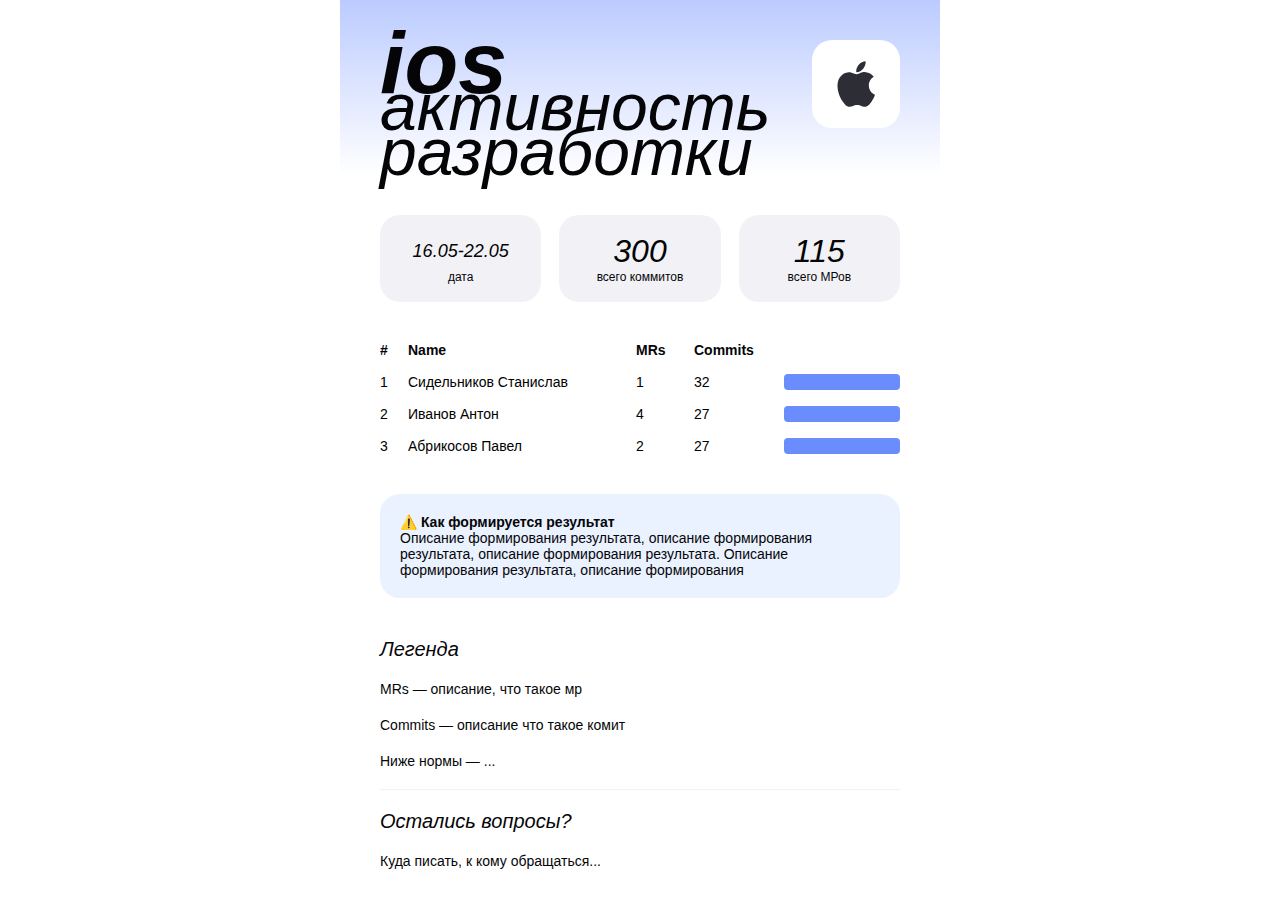
==== index.html @ 1b7ca51d "Initial commit" ====
<!DOCTYPE html>
<html lang="en">

<head>
  <meta charset="UTF-8">
  <meta http-equiv="X-UA-Compatible" content="IE=edge">
  <meta name="viewport" content="width=device-width, initial-scale=1.0">

  <link rel="stylesheet" href="style.css" type="text/css" />

  <title>IOS активность разработки</title>
</head>

<body>
  <div class="container">
    <header class="header">
      <h1 class="header__primaryHeading">ios</h1>
      <h2 class="header__secondaryHeading">активность разработки</h2>
      <div class="header__logoContainer">
        <img src="./assets/ios-logo.svg" alt="Logo">
      </div>
    </header>

    <main class="main">
      <ul class="reportDetails">
        <li class="detail">
          <time class="detail__date">16.05-22.05</time>
          <span class="detail__description">дата</span>
        </li>

        <li class="detail">
          <span class="detail__content">300</span>
          <span class="detail__description">всего коммитов</span>
        </li>

        <li class="detail">
          <span class="detail__content">115</span>
          <span class="detail__description">всего МРов</span>
        </li>
      </ul>

      <ul class="statisticsTable">
        <li>
          <div class="statistic statistic--bold">
            <span class="statistic__item--alignLeft">#</span>
            <span class="statistic__item--alignLeft">Name</span>
            <span class="statistic__item--alignCenter">MRs</span>
            <span class="statistic__item--alignCenter">Commits</span>
            <span class="statistic__item--alignCenter"></span>
          </div>
        </li>

        <li>
          <div class="statistic">
            <span class="statistic__item--alignLeft">1</span>
            <span class="statistic__item--alignLeft">Сидельников Станислав</span>
            <span class="statistic__item--alignCenter">1</span>
            <span class="statistic__item--alignCenter">32</span>
            <span class="statistic__progressBar"></span>
          </div>
        </li>

        <li>
          <div class="statistic">
            <span class="statistic__item--alignLeft">2</span>
            <span class="statistic__item--alignLeft">Иванов Антон</span>
            <span class="statistic__item--alignCenter">4</span>
            <span class="statistic__item--alignCenter">27</span>
            <span class="statistic__progressBar"></span>
          </div>
        </li>

        <li>
          <div class="statistic">
            <span class="statistic__item--alignLeft">3</span>
            <span class="statistic__item--alignLeft">Абрикосов Павел </span>
            <span class="statistic__item--alignCenter">2</span>
            <span class="statistic__item--alignCenter">27</span>
            <span class="statistic__progressBar"></span>
          </div>
        </li>
      </ul>

      <article class="explanation">
        <h4 class="explanation__heading">⚠️ Как формируется результат
        </h4>
        <p class="explanation__text">Описание формирования результата, описание формирования результата, описание
          формирования результата.
          Описание формирования результата, описание формирования</p>
      </article>

      <article class="legend">
        <h3 class="legend__title">Легенда</h3>
        <p>MRs — описание, что такое мр</p>
        <p>Commits — описание что такое комит</p>
        <p>Ниже нормы — ...</p>
      </article>
    </main>

    <footer class="footer">
      <h3 class="footer__title">Остались вопросы?</h3>
      <p>Куда писать, к кому обращаться...</p>
    </footer>
  </div>

</body>

</html>
---- style.css ----
* {
  margin: 0;
  padding: 0;
  box-sizing: border-box;
}

body {
  background-color: #fff;
}

.container {
  max-width: 600px;
  margin: 0 auto;

  font-size: 14px;
  line-height: 16px;
  color: #050507;
}

.header {
  display: grid;
  padding: 40px 40px 0;
  grid-template-columns: 1fr min-content;
  grid-template-areas:
    'primaryHeading logo'
    'secondaryHeading logo';

  background: linear-gradient(180deg, #bbcbff 0%, rgba(255, 255, 255, 0) 100%);

  font-family: Halvar Breitschrift, sans-serif;
  font-size: 44px;
  font-style: italic;
  line-height: 45px;
}

.header__primaryHeading {
  grid-area: primaryHeading;

  font-weight: 700;
}

.header__secondaryHeading {
  grid-area: secondaryHeading;

  font-weight: 400;
}

.header__logoContainer {
  grid-area: logo;
  display: flex;
  justify-content: center;
  align-items: center;
  width: 88px;
  height: 88px;

  background-color: #fff;
  border-radius: 20px;
}

.main {
  display: flex;
  flex-direction: column;
  row-gap: 40px;
  padding: 40px 40px 20px;

  font-family: Helvetica, sans-serif;
}

.reportDetails {
  display: flex;
  column-gap: 18px;

  list-style: none;
}

.detail {
  display: flex;
  flex: 1;
  flex-direction: column;
  align-items: center;
  justify-content: space-between;
  padding: 18px 0;

  background: #f2f2f6;
  border-radius: 20px;
}

.detail__date {
  margin-top: 8px;

  font-size: 18px;
  font-style: italic;
  line-height: 21px;
}

.detail__content {
  font-size: 32px;
  font-style: italic;
  line-height: 37px;
}

.detail__description {
  font-size: 12px;
  line-height: 14px;
}

.statisticsTable {
  display: flex;
  flex-direction: column;
  row-gap: 16px;

  list-style: none;
}

.statistic {
  display: grid;
  column-gap: 8px;
  grid-template-columns: 20px 1fr 50px 82px 116px;

  color: #000000;
}

.statistic--bold {
  font-weight: 700;
  color: inherit;
}

.statistic__progressBar {
  height: 16px;
  background-color: #6b8cfc;
  border-radius: 4px;
}

.explanation {
  padding: 20px;
  background-color: #eaf1ff;
  border-radius: 20px;
}

.explanation__heading {
  font-size: 14px;
  line-height: 16px;
  vertical-align: text-bottom;
}

.explanation__exclamationIcon {
  display: inline-flex;
}

.legend {
  display: flex;
  flex-direction: column;
  row-gap: 20px;
}

.legend__title,
.footer__title {
  font-size: 20px;
  font-weight: 400;
  font-style: italic;
  line-height: 23px;
}

.footer {
  padding: 0 40px 40px;

  font-family: Helvetica, sans-serif;
}

.footer__title {
  margin-bottom: 20px;
  padding-top: 20px;

  border-top: 1px solid #f2f2f6;
}
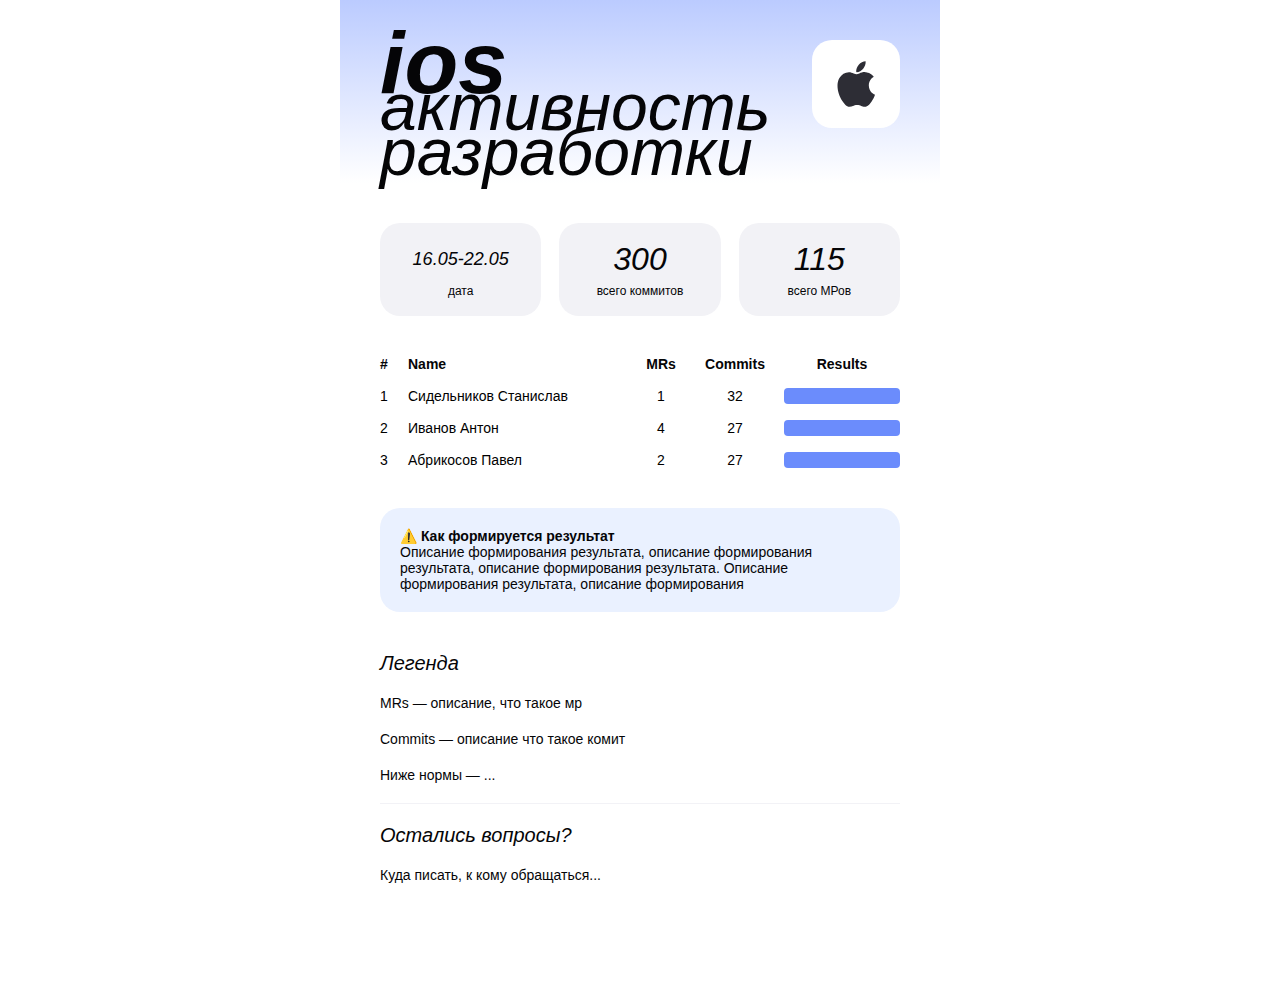
==== commit 12e33183: "Some improvements" ====
--- a/index.html
+++ b/index.html
@@ -42,18 +42,18 @@
       <ul class="statisticsTable">
         <li>
           <div class="statistic statistic--bold">
-            <span class="statistic__item--alignLeft">#</span>
-            <span class="statistic__item--alignLeft">Name</span>
+            <span>#</span>
+            <span>Name</span>
             <span class="statistic__item--alignCenter">MRs</span>
             <span class="statistic__item--alignCenter">Commits</span>
-            <span class="statistic__item--alignCenter"></span>
+            <span class="statistic__item--alignCenter">Results</span>
           </div>
         </li>
 
         <li>
           <div class="statistic">
-            <span class="statistic__item--alignLeft">1</span>
-            <span class="statistic__item--alignLeft">Сидельников Станислав</span>
+            <span>1</span>
+            <span>Сидельников Станислав</span>
             <span class="statistic__item--alignCenter">1</span>
             <span class="statistic__item--alignCenter">32</span>
             <span class="statistic__progressBar"></span>
@@ -62,8 +62,8 @@
 
         <li>
           <div class="statistic">
-            <span class="statistic__item--alignLeft">2</span>
-            <span class="statistic__item--alignLeft">Иванов Антон</span>
+            <span>2</span>
+            <span>Иванов Антон</span>
             <span class="statistic__item--alignCenter">4</span>
             <span class="statistic__item--alignCenter">27</span>
             <span class="statistic__progressBar"></span>
@@ -72,8 +72,8 @@
 
         <li>
           <div class="statistic">
-            <span class="statistic__item--alignLeft">3</span>
-            <span class="statistic__item--alignLeft">Абрикосов Павел </span>
+            <span>3</span>
+            <span>Абрикосов Павел </span>
             <span class="statistic__item--alignCenter">2</span>
             <span class="statistic__item--alignCenter">27</span>
             <span class="statistic__progressBar"></span>
@@ -84,7 +84,7 @@
       <article class="explanation">
         <h4 class="explanation__heading">⚠️ Как формируется результат
         </h4>
-        <p class="explanation__text">Описание формирования результата, описание формирования результата, описание
+        <p>Описание формирования результата, описание формирования результата, описание
           формирования результата.
           Описание формирования результата, описание формирования</p>
       </article>
--- a/style.css
+++ b/style.css
@@ -19,7 +19,7 @@
 
 .header {
   display: grid;
-  padding: 40px 40px 0;
+  padding: 40px 40px 8px;
   grid-template-columns: 1fr min-content;
   grid-template-areas:
     'primaryHeading logo'
@@ -94,6 +94,7 @@
 }
 
 .detail__content {
+  margin-bottom: 6px;
   font-size: 32px;
   font-style: italic;
   line-height: 37px;
@@ -123,6 +124,10 @@
 .statistic--bold {
   font-weight: 700;
   color: inherit;
+}
+
+.statistic__item--alignCenter {
+  text-align: center;
 }
 
 .statistic__progressBar {
@@ -162,7 +167,7 @@
 }
 
 .footer {
-  padding: 0 40px 40px;
+  padding: 0 40px 100px;
 
   font-family: Helvetica, sans-serif;
 }
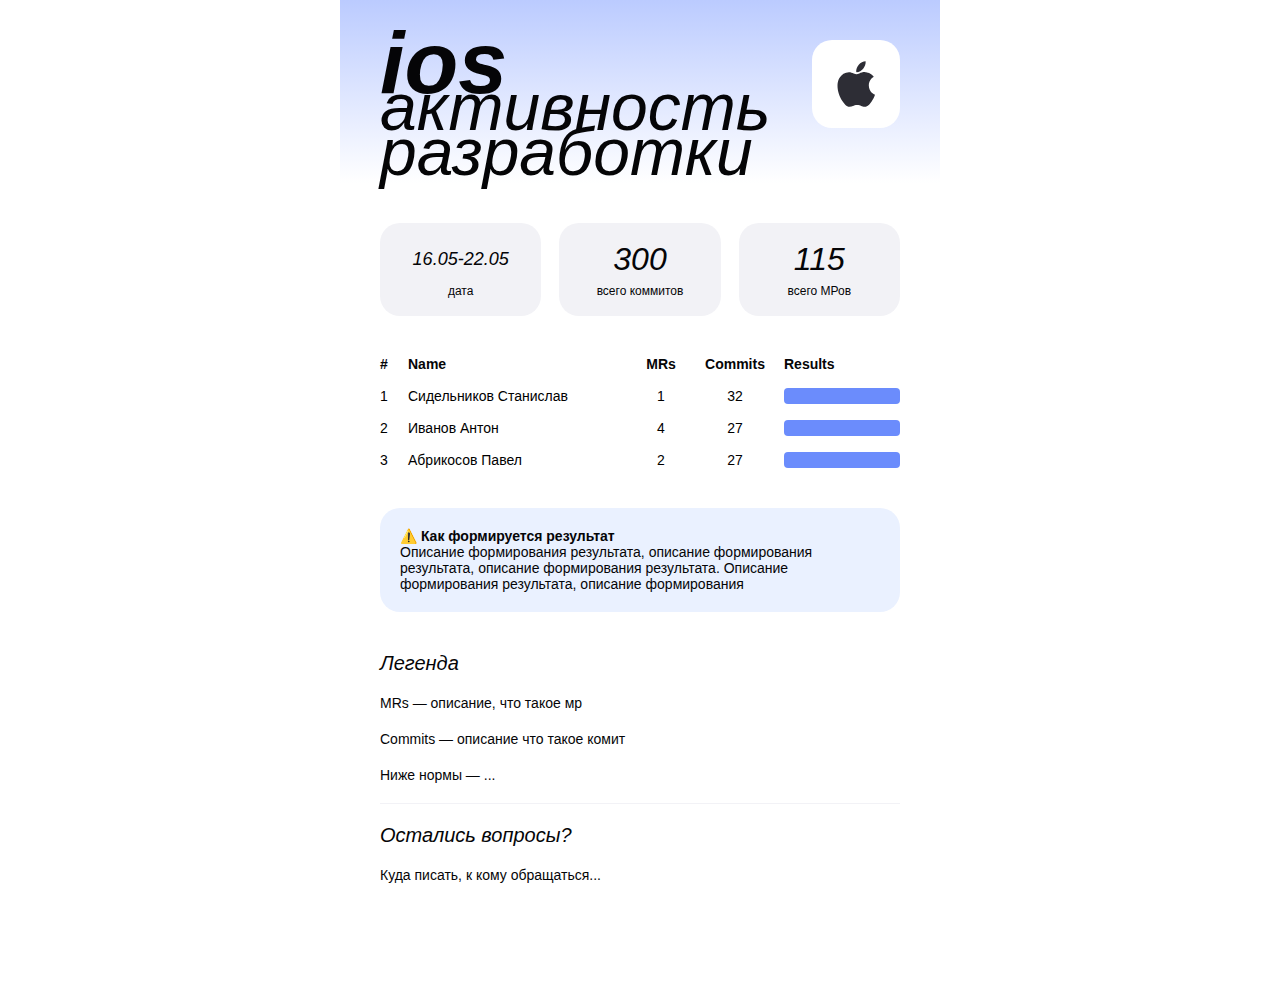
==== commit e848d168: "Class names improved" ====
--- a/index.html
+++ b/index.html
@@ -14,8 +14,8 @@
 <body>
   <div class="container">
     <header class="header">
-      <h1 class="header__primaryHeading">ios</h1>
-      <h2 class="header__secondaryHeading">активность разработки</h2>
+      <h1 class="header__primaryTitle">ios</h1>
+      <h2 class="header__secondaryTitle">активность разработки</h2>
       <div class="header__logoContainer">
         <img src="./assets/ios-logo.svg" alt="Logo">
       </div>
@@ -46,7 +46,7 @@
             <span>Name</span>
             <span class="statistic__item--alignCenter">MRs</span>
             <span class="statistic__item--alignCenter">Commits</span>
-            <span class="statistic__item--alignCenter">Results</span>
+            <span>Results</span>
           </div>
         </li>
 
@@ -82,7 +82,7 @@
       </ul>
 
       <article class="explanation">
-        <h4 class="explanation__heading">⚠️ Как формируется результат
+        <h4 class="explanation__title">⚠️ Как формируется результат
         </h4>
         <p>Описание формирования результата, описание формирования результата, описание
           формирования результата.
--- a/style.css
+++ b/style.css
@@ -22,8 +22,8 @@
   padding: 40px 40px 8px;
   grid-template-columns: 1fr min-content;
   grid-template-areas:
-    'primaryHeading logo'
-    'secondaryHeading logo';
+    'primaryTitle logo'
+    'secondaryTitle logo';
 
   background: linear-gradient(180deg, #bbcbff 0%, rgba(255, 255, 255, 0) 100%);
 
@@ -33,14 +33,14 @@
   line-height: 45px;
 }
 
-.header__primaryHeading {
-  grid-area: primaryHeading;
+.header__primaryTitle {
+  grid-area: primaryTitle;
 
   font-weight: 700;
 }
 
-.header__secondaryHeading {
-  grid-area: secondaryHeading;
+.header__secondaryTitle {
+  grid-area: secondaryTitle;
 
   font-weight: 400;
 }
@@ -142,7 +142,7 @@
   border-radius: 20px;
 }
 
-.explanation__heading {
+.explanation__title {
   font-size: 14px;
   line-height: 16px;
   vertical-align: text-bottom;
